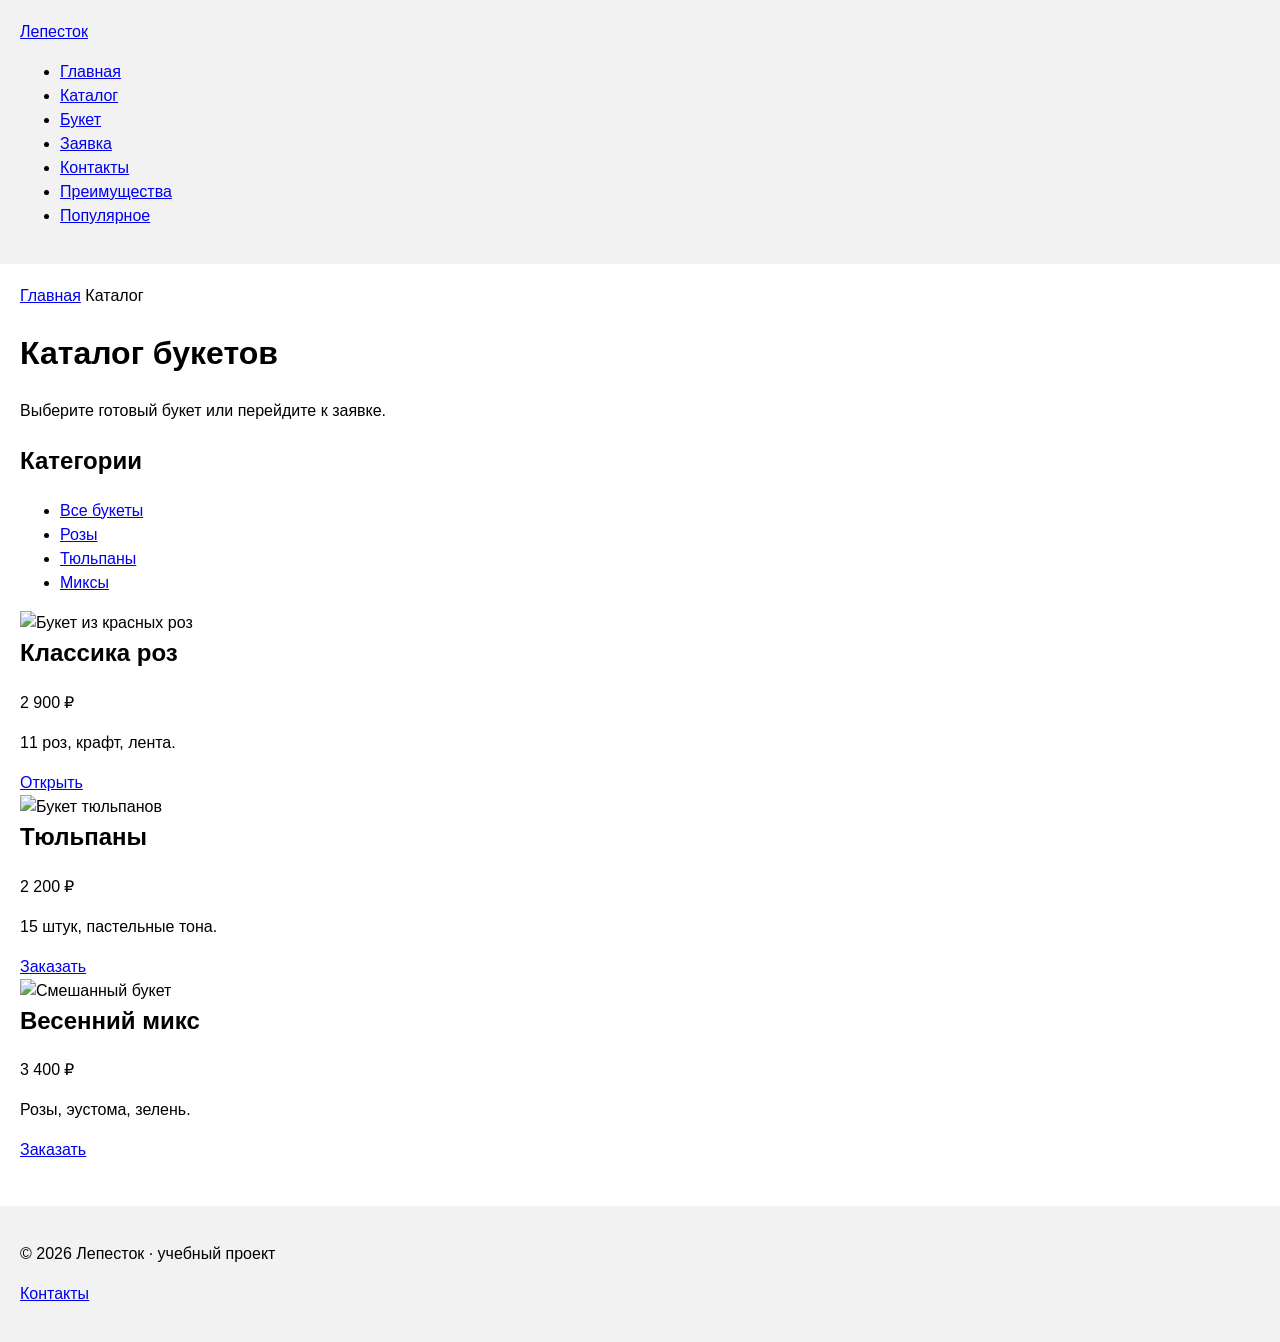
==== catalog.html @ 4bf8fc49 "feat: add catalog, product, order and contacts pages" ====
<!DOCTYPE html>
<html lang="ru">
<head>
  <meta charset="UTF-8">
  <meta name="viewport" content="width=device-width, initial-scale=1.0">
  <meta name="description" content="Каталог букетов магазина Лепесток: розы, тюльпаны, смешанные композиции.">
  <title>Лепесток — каталог</title>
  <link rel="stylesheet" href="css/style.css">
</head>
<body>
  <header class="header">
    <div class="container header__inner">
      <a class="header__logo" href="index.html">Лепесток</a>
      <nav class="nav" aria-label="Основное меню">
        <ul class="nav__list">
          <li><a class="nav__link" href="index.html">Главная</a></li>
          <li><a class="nav__link nav__link--active" href="catalog.html">Каталог</a></li>
          <li><a class="nav__link" href="product.html">Букет</a></li>
          <li><a class="nav__link" href="order.html">Заявка</a></li>
          <li><a class="nav__link" href="contacts.html">Контакты</a></li>
          <li><a class="nav__link" href="index.html#advantages">Преимущества</a></li>
          <li><a class="nav__link" href="index.html#popular">Популярное</a></li>
        </ul>
      </nav>
    </div>
  </header>

  <main class="section">
    <div class="container">
      <nav class="breadcrumbs" aria-label="Хлебные крошки">
        <a href="index.html">Главная</a>
        <span>Каталог</span>
      </nav>

      <h1 class="section__title">Каталог букетов</h1>
      <p class="section__text">Выберите готовый букет или перейдите к заявке.</p>

      <div class="catalog-layout">
        <aside class="catalog-filters">
          <h2 class="catalog-filters__title">Категории</h2>
          <ul class="catalog-filters__list">
            <li><a class="catalog-filters__link catalog-filters__link--active" href="catalog.html">Все букеты</a></li>
            <li><a class="catalog-filters__link" href="catalog.html#roses">Розы</a></li>
            <li><a class="catalog-filters__link" href="catalog.html#tulips">Тюльпаны</a></li>
            <li><a class="catalog-filters__link" href="catalog.html#mix">Миксы</a></li>
          </ul>
        </aside>

        <section class="catalog-products" aria-label="Список букетов">
          <div class="products">
            <article class="product-card product-card--hit" id="roses">
              <img class="product-card__image" src="images/bouquet-rose.svg" alt="Букет из красных роз">
              <div class="product-card__body">
                <h2 class="product-card__title">Классика роз</h2>
                <p class="product-card__price">2 900 ₽</p>
                <p class="product-card__text">11 роз, крафт, лента.</p>
                <div class="product-card__actions">
                  <a class="button" href="product.html">Открыть</a>
                </div>
              </div>
            </article>

            <article class="product-card" id="tulips">
              <img class="product-card__image" src="images/bouquet-tulip.svg" alt="Букет тюльпанов">
              <div class="product-card__body">
                <h2 class="product-card__title">Тюльпаны</h2>
                <p class="product-card__price">2 200 ₽</p>
                <p class="product-card__text">15 штук, пастельные тона.</p>
                <div class="product-card__actions">
                  <a class="button" href="order.html">Заказать</a>
                </div>
              </div>
            </article>

            <article class="product-card" id="mix">
              <img class="product-card__image" src="images/bouquet-mix.svg" alt="Смешанный букет">
              <div class="product-card__body">
                <h2 class="product-card__title">Весенний микс</h2>
                <p class="product-card__price">3 400 ₽</p>
                <p class="product-card__text">Розы, эустома, зелень.</p>
                <div class="product-card__actions">
                  <a class="button" href="order.html">Заказать</a>
                </div>
              </div>
            </article>
          </div>
        </section>
      </div>
    </div>
  </main>

  <footer class="footer">
    <div class="container footer__inner">
      <p class="footer__text">© 2026 Лепесток · учебный проект</p>
      <p class="footer__text"><a href="contacts.html">Контакты</a></p>
    </div>
  </footer>

  <script src="js/main.js"></script>
</body>
</html>
---- css/style.css ----
body {
    margin: 0;
    font-family: Arial, sans-serif;
    line-height: 1.5;
}

header,
main,
footer {
    padding: 20px;
}

header {
    background-color: #f2f2f2;
}

footer {
    background-color: #f2f2f2;
}

section {
    margin-bottom: 24px;
}

section h2 {
    margin-top: 0;
}
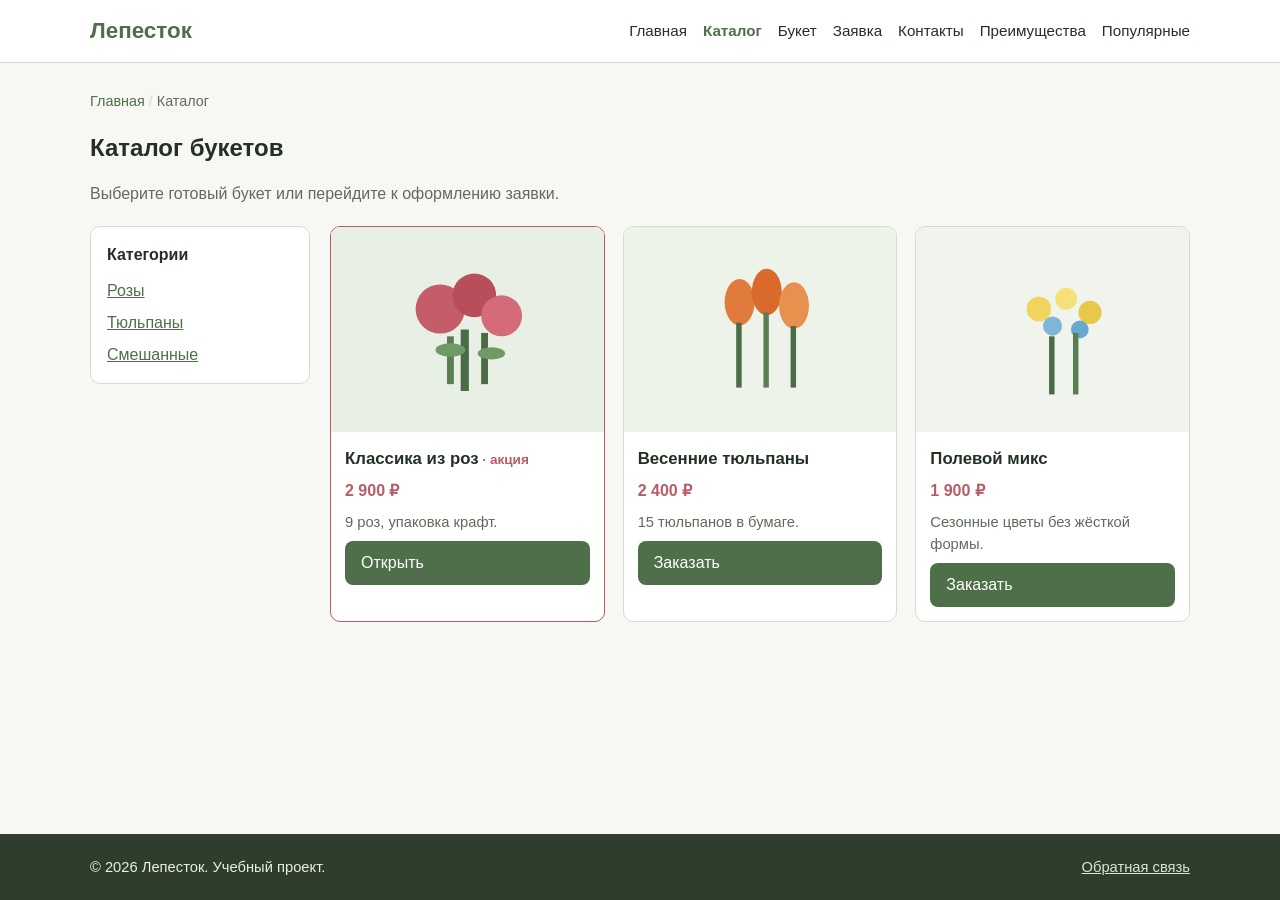
==== commit 077d275b: "Добавлены страницы каталога и контактов" ====
--- a/catalog.html
+++ b/catalog.html
@@ -3,15 +3,15 @@
 <head>
   <meta charset="UTF-8">
   <meta name="viewport" content="width=device-width, initial-scale=1.0">
-  <meta name="description" content="Каталог букетов магазина Лепесток: розы, тюльпаны, смешанные композиции.">
-  <title>Лепесток — каталог</title>
+  <meta name="description" content="Каталог букетов магазина Лепесток: розы, тюльпаны, сезонные композиции.">
+  <title>Каталог — Лепесток</title>
   <link rel="stylesheet" href="css/style.css">
 </head>
-<body>
+<body class="page">
   <header class="header">
     <div class="container header__inner">
       <a class="header__logo" href="index.html">Лепесток</a>
-      <nav class="nav" aria-label="Основное меню">
+      <nav class="nav" aria-label="Основная навигация">
         <ul class="nav__list">
           <li><a class="nav__link" href="index.html">Главная</a></li>
           <li><a class="nav__link nav__link--active" href="catalog.html">Каталог</a></li>
@@ -19,13 +19,13 @@
           <li><a class="nav__link" href="order.html">Заявка</a></li>
           <li><a class="nav__link" href="contacts.html">Контакты</a></li>
           <li><a class="nav__link" href="index.html#advantages">Преимущества</a></li>
-          <li><a class="nav__link" href="index.html#popular">Популярное</a></li>
+          <li><a class="nav__link" href="index.html#popular">Популярные</a></li>
         </ul>
       </nav>
     </div>
   </header>
 
-  <main class="section">
+  <main class="main">
     <div class="container">
       <nav class="breadcrumbs" aria-label="Хлебные крошки">
         <a href="index.html">Главная</a>
@@ -33,54 +33,47 @@
       </nav>
 
       <h1 class="section__title">Каталог букетов</h1>
-      <p class="section__text">Выберите готовый букет или перейдите к заявке.</p>
+      <p class="section__text">Выберите готовый букет или перейдите к оформлению заявки.</p>
 
       <div class="catalog-layout">
         <aside class="catalog-filters">
           <h2 class="catalog-filters__title">Категории</h2>
           <ul class="catalog-filters__list">
-            <li><a class="catalog-filters__link catalog-filters__link--active" href="catalog.html">Все букеты</a></li>
-            <li><a class="catalog-filters__link" href="catalog.html#roses">Розы</a></li>
-            <li><a class="catalog-filters__link" href="catalog.html#tulips">Тюльпаны</a></li>
-            <li><a class="catalog-filters__link" href="catalog.html#mix">Миксы</a></li>
+            <li><a href="#roses">Розы</a></li>
+            <li><a href="#tulips">Тюльпаны</a></li>
+            <li><a href="#mixed">Смешанные</a></li>
           </ul>
         </aside>
 
         <section class="catalog-products" aria-label="Список букетов">
           <div class="products">
-            <article class="product-card product-card--hit" id="roses">
-              <img class="product-card__image" src="images/bouquet-rose.svg" alt="Букет из красных роз">
+            <article class="product-card product-card--sale" id="roses">
+              <img class="product-card__image" src="images/bouquet-1.svg" alt="Букет красных роз">
               <div class="product-card__body">
-                <h2 class="product-card__title">Классика роз</h2>
+                <h2 class="product-card__title">Классика из роз</h2>
                 <p class="product-card__price">2 900 ₽</p>
-                <p class="product-card__text">11 роз, крафт, лента.</p>
-                <div class="product-card__actions">
-                  <a class="button" href="product.html">Открыть</a>
-                </div>
+                <p class="product-card__text">9 роз, упаковка крафт.</p>
+                <a class="button" href="product.html">Открыть</a>
               </div>
             </article>
 
             <article class="product-card" id="tulips">
-              <img class="product-card__image" src="images/bouquet-tulip.svg" alt="Букет тюльпанов">
+              <img class="product-card__image" src="images/bouquet-2.svg" alt="Букет тюльпанов">
               <div class="product-card__body">
-                <h2 class="product-card__title">Тюльпаны</h2>
-                <p class="product-card__price">2 200 ₽</p>
-                <p class="product-card__text">15 штук, пастельные тона.</p>
-                <div class="product-card__actions">
-                  <a class="button" href="order.html">Заказать</a>
-                </div>
+                <h2 class="product-card__title">Весенние тюльпаны</h2>
+                <p class="product-card__price">2 400 ₽</p>
+                <p class="product-card__text">15 тюльпанов в бумаге.</p>
+                <a class="button" href="order.html">Заказать</a>
               </div>
             </article>
 
-            <article class="product-card" id="mix">
-              <img class="product-card__image" src="images/bouquet-mix.svg" alt="Смешанный букет">
+            <article class="product-card" id="mixed">
+              <img class="product-card__image" src="images/bouquet-3.svg" alt="Букет полевых цветов">
               <div class="product-card__body">
-                <h2 class="product-card__title">Весенний микс</h2>
-                <p class="product-card__price">3 400 ₽</p>
-                <p class="product-card__text">Розы, эустома, зелень.</p>
-                <div class="product-card__actions">
-                  <a class="button" href="order.html">Заказать</a>
-                </div>
+                <h2 class="product-card__title">Полевой микс</h2>
+                <p class="product-card__price">1 900 ₽</p>
+                <p class="product-card__text">Сезонные цветы без жёсткой формы.</p>
+                <a class="button" href="order.html">Заказать</a>
               </div>
             </article>
           </div>
@@ -91,11 +84,9 @@
 
   <footer class="footer">
     <div class="container footer__inner">
-      <p class="footer__text">© 2026 Лепесток · учебный проект</p>
-      <p class="footer__text"><a href="contacts.html">Контакты</a></p>
+      <p class="footer__text">© 2026 Лепесток. Учебный проект.</p>
+      <p class="footer__text"><a href="index.html#contacts">Обратная связь</a></p>
     </div>
   </footer>
-
-  <script src="js/main.js"></script>
 </body>
 </html>
--- a/css/style.css
+++ b/css/style.css
@@ -1,27 +1,546 @@
+:root {
+  --color-bg: #f7f8f4;
+  --color-surface: #ffffff;
+  --color-text: #243024;
+  --color-muted: #5f6b5c;
+  --color-primary: #4f6f4a;
+  --color-primary-dark: #3d5739;
+  --color-accent: #b85c67;
+  --color-border: #d5ddd2;
+  --color-focus: #2f6fed;
+  --shadow: 0 8px 24px rgba(36, 48, 36, 0.08);
+  --radius: 10px;
+  --container: 1100px;
+  --font-main: "Segoe UI", Arial, sans-serif;
+}
+
+*,
+*::before,
+*::after {
+  box-sizing: border-box;
+}
+
+html {
+  scroll-behavior: smooth;
+}
+
 body {
-    margin: 0;
-    font-family: Arial, sans-serif;
-    line-height: 1.5;
-}
-
-header,
-main,
-footer {
-    padding: 20px;
-}
-
-header {
-    background-color: #f2f2f2;
-}
-
-footer {
-    background-color: #f2f2f2;
-}
-
-section {
-    margin-bottom: 24px;
-}
-
-section h2 {
-    margin-top: 0;
-}
+  margin: 0;
+  font-family: var(--font-main);
+  color: var(--color-text);
+  background: var(--color-bg);
+  line-height: 1.5;
+}
+
+img {
+  max-width: 100%;
+  height: auto;
+  display: block;
+}
+
+a {
+  color: var(--color-primary);
+}
+
+a:hover {
+  color: var(--color-primary-dark);
+}
+
+a:focus-visible,
+button:focus-visible,
+input:focus-visible,
+select:focus-visible,
+textarea:focus-visible {
+  outline: 2px solid var(--color-focus);
+  outline-offset: 2px;
+}
+
+.container {
+  width: min(100% - 32px, var(--container));
+  margin-inline: auto;
+}
+
+.page {
+  min-height: 100vh;
+  display: flex;
+  flex-direction: column;
+}
+
+.header {
+  background: var(--color-surface);
+  border-bottom: 1px solid var(--color-border);
+  position: sticky;
+  top: 0;
+  z-index: 20;
+}
+
+.header__inner {
+  display: flex;
+  align-items: center;
+  justify-content: space-between;
+  gap: 16px;
+  padding: 14px 0;
+  flex-wrap: wrap;
+}
+
+.header__logo {
+  font-size: 1.4rem;
+  font-weight: 700;
+  color: var(--color-primary);
+  text-decoration: none;
+}
+
+.nav__list {
+  list-style: none;
+  margin: 0;
+  padding: 0;
+  display: flex;
+  flex-wrap: wrap;
+  gap: 8px 16px;
+}
+
+.nav__link {
+  text-decoration: none;
+  color: var(--color-text);
+  font-size: 0.95rem;
+}
+
+.nav__link:hover {
+  color: var(--color-primary);
+}
+
+.nav__link--active {
+  color: var(--color-primary);
+  font-weight: 600;
+}
+
+.main {
+  flex: 1;
+  padding: 28px 0 48px;
+}
+
+.hero {
+  display: grid;
+  grid-template-columns: 1.1fr 0.9fr;
+  gap: 28px;
+  align-items: center;
+  background: var(--color-surface);
+  border: 1px solid var(--color-border);
+  border-radius: var(--radius);
+  padding: 28px;
+  box-shadow: var(--shadow);
+}
+
+.hero__title {
+  margin: 0 0 12px;
+  font-size: 2rem;
+  line-height: 1.2;
+}
+
+.hero__text {
+  margin: 0 0 20px;
+  color: var(--color-muted);
+}
+
+.hero__image {
+  border-radius: var(--radius);
+  width: 100%;
+  object-fit: cover;
+}
+
+.button {
+  display: inline-block;
+  border: none;
+  border-radius: 8px;
+  padding: 10px 16px;
+  background: var(--color-primary);
+  color: #fff;
+  text-decoration: none;
+  cursor: pointer;
+  font: inherit;
+}
+
+.button:hover {
+  background: var(--color-primary-dark);
+  color: #fff;
+}
+
+.button--ghost {
+  background: transparent;
+  color: var(--color-primary);
+  border: 1px solid var(--color-primary);
+}
+
+.button--ghost:hover {
+  background: var(--color-primary);
+  color: #fff;
+}
+
+.section {
+  margin-top: 40px;
+}
+
+.section__title {
+  margin: 0 0 16px;
+  font-size: 1.5rem;
+}
+
+.section__text {
+  margin: 0 0 20px;
+  color: var(--color-muted);
+}
+
+.advantages {
+  display: grid;
+  grid-template-columns: repeat(3, 1fr);
+  gap: 16px;
+}
+
+.advantage {
+  background: var(--color-surface);
+  border: 1px solid var(--color-border);
+  border-radius: var(--radius);
+  padding: 18px;
+}
+
+.advantage__title {
+  margin: 0 0 8px;
+  font-size: 1.05rem;
+}
+
+.advantage__text {
+  margin: 0;
+  color: var(--color-muted);
+  font-size: 0.95rem;
+}
+
+.products {
+  display: grid;
+  grid-template-columns: repeat(3, 1fr);
+  gap: 18px;
+}
+
+.product-card {
+  background: var(--color-surface);
+  border: 1px solid var(--color-border);
+  border-radius: var(--radius);
+  overflow: hidden;
+  display: flex;
+  flex-direction: column;
+}
+
+.product-card__image {
+  width: 100%;
+  aspect-ratio: 4 / 3;
+  object-fit: cover;
+  background: #e8efe6;
+}
+
+.product-card__body {
+  padding: 14px;
+  display: flex;
+  flex-direction: column;
+  gap: 8px;
+  flex: 1;
+}
+
+.product-card__title {
+  margin: 0;
+  font-size: 1.05rem;
+}
+
+.product-card__price {
+  margin: 0;
+  font-weight: 700;
+  color: var(--color-accent);
+}
+
+.product-card__text {
+  margin: 0;
+  color: var(--color-muted);
+  font-size: 0.92rem;
+}
+
+.product-card--sale {
+  border-color: var(--color-accent);
+}
+
+.product-card--sale .product-card__title::after {
+  content: " · акция";
+  color: var(--color-accent);
+  font-size: 0.85rem;
+  font-weight: 600;
+}
+
+.breadcrumbs {
+  margin-bottom: 18px;
+  font-size: 0.9rem;
+  color: var(--color-muted);
+}
+
+.breadcrumbs a {
+  text-decoration: none;
+}
+
+.breadcrumbs span::before {
+  content: " / ";
+  color: var(--color-border);
+}
+
+.catalog-layout {
+  display: grid;
+  grid-template-columns: 220px 1fr;
+  gap: 20px;
+  align-items: start;
+}
+
+.catalog-filters {
+  background: var(--color-surface);
+  border: 1px solid var(--color-border);
+  border-radius: var(--radius);
+  padding: 16px;
+}
+
+.catalog-filters__title {
+  margin: 0 0 12px;
+  font-size: 1rem;
+}
+
+.catalog-filters__list {
+  list-style: none;
+  margin: 0;
+  padding: 0;
+  display: flex;
+  flex-direction: column;
+  gap: 8px;
+}
+
+.product-page {
+  display: grid;
+  grid-template-columns: 1fr 1fr;
+  gap: 24px;
+  background: var(--color-surface);
+  border: 1px solid var(--color-border);
+  border-radius: var(--radius);
+  padding: 20px;
+}
+
+.product-page__image {
+  width: 100%;
+  border-radius: var(--radius);
+  background: #e8efe6;
+}
+
+.product-page__title {
+  margin: 0 0 10px;
+}
+
+.product-page__price {
+  margin: 0 0 14px;
+  font-size: 1.3rem;
+  color: var(--color-accent);
+  font-weight: 700;
+}
+
+.table-wrap {
+  overflow-x: auto;
+  margin-top: 18px;
+}
+
+.specs-table {
+  width: 100%;
+  border-collapse: collapse;
+  background: var(--color-surface);
+}
+
+.specs-table th,
+.specs-table td {
+  border: 1px solid var(--color-border);
+  padding: 10px 12px;
+  text-align: left;
+}
+
+.specs-table th {
+  background: #edf3ea;
+  width: 40%;
+}
+
+.form {
+  background: var(--color-surface);
+  border: 1px solid var(--color-border);
+  border-radius: var(--radius);
+  padding: 20px;
+  max-width: 560px;
+}
+
+.form__group {
+  margin-bottom: 14px;
+}
+
+.form__label {
+  display: block;
+  margin-bottom: 6px;
+  font-weight: 600;
+}
+
+.form__input,
+.form__select,
+.form__textarea {
+  width: 100%;
+  padding: 10px 12px;
+  border: 1px solid var(--color-border);
+  border-radius: 8px;
+  font: inherit;
+  background: #fff;
+}
+
+.form__textarea {
+  min-height: 110px;
+  resize: vertical;
+}
+
+.form__error {
+  display: none;
+  margin-top: 6px;
+  color: #a33a3a;
+  font-size: 0.88rem;
+}
+
+.form__group--invalid .form__error {
+  display: block;
+}
+
+.form__group--invalid .form__input,
+.form__group--invalid .form__select,
+.form__group--invalid .form__textarea {
+  border-color: #a33a3a;
+}
+
+.form__hint {
+  margin-top: 8px;
+  color: var(--color-muted);
+  font-size: 0.9rem;
+}
+
+.contacts {
+  display: grid;
+  grid-template-columns: 1fr 1fr;
+  gap: 20px;
+}
+
+.contacts__card {
+  background: var(--color-surface);
+  border: 1px solid var(--color-border);
+  border-radius: var(--radius);
+  padding: 18px;
+}
+
+.contacts__list {
+  margin: 0;
+  padding-left: 18px;
+  color: var(--color-muted);
+}
+
+.footer {
+  background: #2f3d2c;
+  color: #e8efe6;
+  padding: 22px 0;
+  margin-top: auto;
+}
+
+.footer a {
+  color: #d7e6d2;
+}
+
+.footer__inner {
+  display: flex;
+  justify-content: space-between;
+  gap: 16px;
+  flex-wrap: wrap;
+}
+
+.footer__text {
+  margin: 0;
+  font-size: 0.92rem;
+}
+
+.modal {
+  position: fixed;
+  inset: 0;
+  display: none;
+  align-items: center;
+  justify-content: center;
+  padding: 16px;
+  z-index: 50;
+}
+
+.modal.is-open {
+  display: flex;
+}
+
+.modal__overlay {
+  position: absolute;
+  inset: 0;
+  background: rgba(20, 28, 20, 0.55);
+}
+
+.modal__dialog {
+  position: relative;
+  z-index: 1;
+  width: min(100%, 480px);
+  background: var(--color-surface);
+  border-radius: var(--radius);
+  padding: 20px;
+  box-shadow: var(--shadow);
+}
+
+.modal__header {
+  display: flex;
+  justify-content: space-between;
+  align-items: center;
+  gap: 12px;
+  margin-bottom: 12px;
+}
+
+.modal__title {
+  margin: 0;
+  font-size: 1.2rem;
+}
+
+.modal__close {
+  border: none;
+  background: transparent;
+  font-size: 1.4rem;
+  cursor: pointer;
+  line-height: 1;
+  color: var(--color-muted);
+}
+
+body.modal-open {
+  overflow: hidden;
+}
+
+@media (max-width: 900px) {
+  .hero,
+  .product-page,
+  .contacts,
+  .catalog-layout {
+    grid-template-columns: 1fr;
+  }
+
+  .advantages,
+  .products {
+    grid-template-columns: 1fr 1fr;
+  }
+}
+
+@media (max-width: 600px) {
+  .advantages,
+  .products {
+    grid-template-columns: 1fr;
+  }
+
+  .hero__title {
+    font-size: 1.55rem;
+  }
+}
